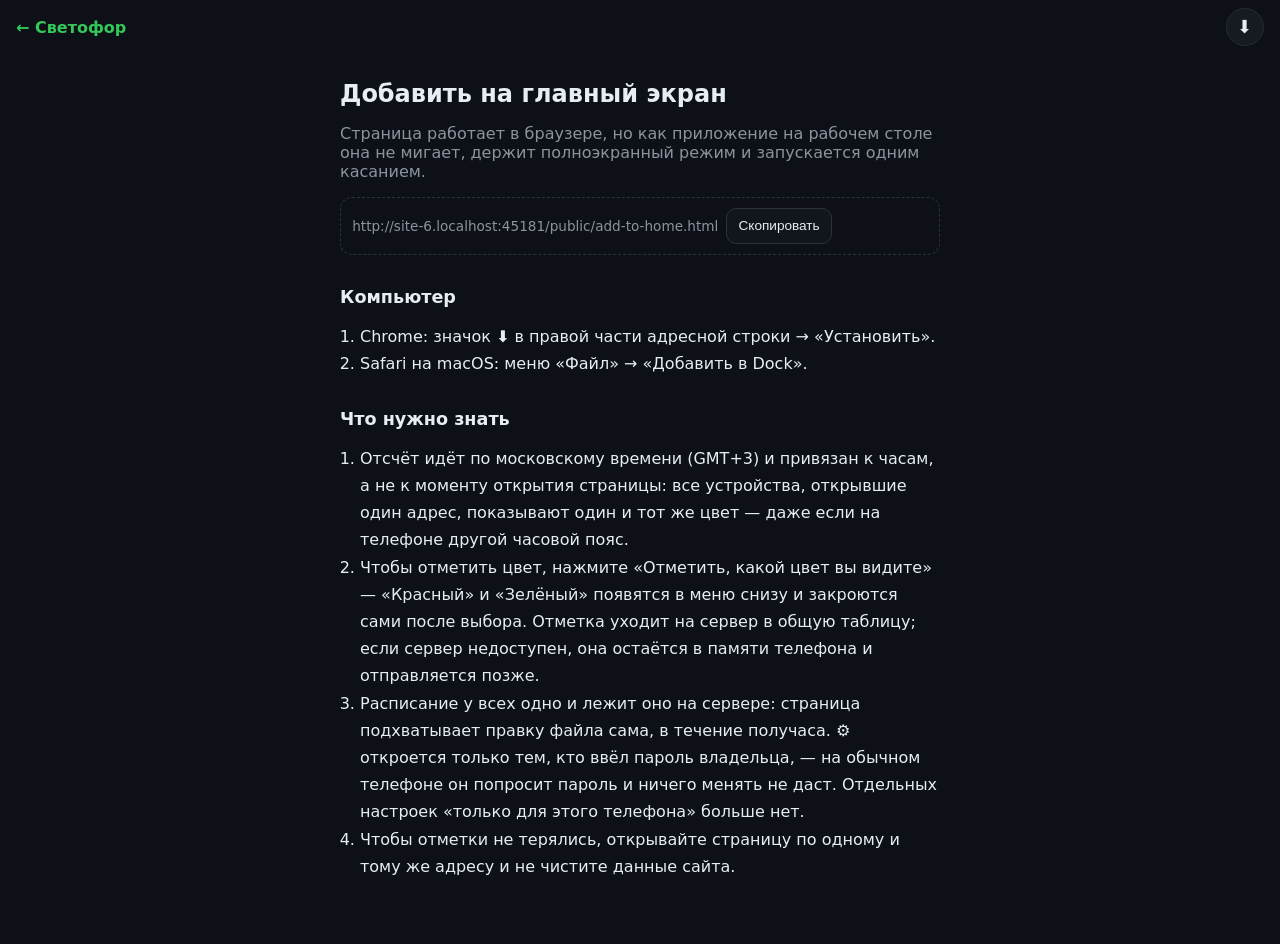
==== public/add-to-home.html @ 3f4bbc24 "Первый коммит: PWA «Светофор» с калибровкой по пяти светофорам Дневной и ночной циклы по московскому" ====
<!DOCTYPE html>
<html lang="ru">
<head>
  <meta charset="utf-8">
  <title>Добавить на главный экран — Светофор</title>
  <meta name="viewport" content="width=device-width, initial-scale=1, viewport-fit=cover">
  <meta name="theme-color" content="#0d1117">
  <meta name="robots" content="noindex">
  <link rel="manifest" href="manifest.webmanifest">
  <link rel="icon" type="image/svg+xml" href="assets/icons/icon.svg">
  <link rel="apple-touch-icon" href="assets/icons/apple-touch-icon.png">
  <link rel="stylesheet" href="css/style.css">
</head>
<body class="doc">
  <header class="topbar">
    <a class="back" href="index.html" style="text-decoration:none;font-weight:600;color:var(--green)">← Светофор</a>
    <nav class="topnav">
      <button type="button" class="iconbtn" id="installBtn" hidden title="Установить приложение">⬇</button>
    </nav>
  </header>

  <main>
    <h1>Добавить на главный экран</h1>
    <p class="muted">Страница работает в браузере, но как приложение на рабочем столе она не мигает, держит полноэкранный режим и запускается одним касанием.</p>

    <div class="linkbox">
      <span id="shareUrl"></span>
      <button type="button" class="ghost" id="copyBtn" style="flex:0 0 auto;min-width:auto">Скопировать</button>
    </div>

    <section id="iosSteps" hidden>
      <h2>iPhone и iPad (Safari)</h2>
      <ol>
        <li>Откройте эту страницу в <strong>Safari</strong> — в другом браузере пункта «На экран „Домой“» нет.</li>
        <li>Нажмите кнопку <strong>Поделиться</strong> — квадрат со стрелкой вверх на панели внизу.</li>
        <li>Пролистните список действий и выберите <strong>«На экран „Домой“»</strong>.</li>
        <li>Подтвердите название <strong>«Светофор»</strong> и нажмите <strong>«Добавить»</strong>.</li>
      </ol>
      <p class="muted">Если Safari не показывает пункт «На экран „Домой“», обновите iOS: полноценное добавление PWA появилось в iOS 16.4 и новее.</p>
    </section>

    <section id="androidSteps" hidden>
      <h2>Android (Chrome)</h2>
      <ol>
        <li>Откройте страницу в <strong>Chrome</strong>.</li>
        <li>Нажмите меню <strong>⋮</strong> в правом верхнем углу.</li>
        <li>Выберите <strong>«Добавить на главный экран»</strong> (в новых версиях — «Установить приложение»).</li>
        <li>Подтвердите название и нажмите <strong>«Добавить»</strong>.</li>
      </ol>
      <p class="muted">Иногда Chrome сам показывает баннер «Установить приложение» внизу страницы или значок загрузки в адресной строке — это тот же результат.</p>
    </section>

    <section id="desktopSteps" hidden>
      <h2>Компьютер</h2>
      <ol>
        <li>Chrome: значок <strong>⬇</strong> в правой части адресной строки → «Установить».</li>
        <li>Safari на macOS: меню «Файл» → «Добавить в Dock».</li>
      </ol>
    </section>

    <section id="installedNote" hidden>
      <h2>Уже установлено</h2>
      <p>Страница запущена как приложение на главном экране. Дополнительных действий не требуется.</p>
    </section>

    <h2>Что нужно знать</h2>
    <ol>
      <li>Отсчёт идёт по московскому времени (GMT+3) и привязан к часам, а не к моменту открытия страницы: все устройства, открывшие один адрес, показывают один и тот же цвет — даже если на телефоне другой часовой пояс.</li>
      <li>Чтобы отметить цвет, нажмите «Отметить, какой цвет вы видите» — «Красный» и «Зелёный» появятся в меню снизу и закроются сами после выбора. Отметка уходит на сервер в общую таблицу; если сервер недоступен, она остаётся в памяти телефона и отправляется позже.</li>
      <li>Расписание у всех одно и лежит оно на сервере: страница подхватывает правку файла сама, в течение получаса. ⚙ откроется только тем, кто ввёл пароль владельца, — на обычном телефоне он попросит пароль и ничего менять не даст. Отдельных настроек «только для этого телефона» больше нет.</li>
      <li>Чтобы отметки не терялись, открывайте страницу по одному и тому же адресу и не чистите данные сайта.</li>
    </ol>
  </main>

  <script src="js/add-to-home.js" defer></script>
</body>
</html>
---- public/css/style.css ----
:root {
  --bg: #0d1117;
  --panel: #161b22;
  --text: #e6edf3;
  --muted: #8b949e;
  --red: #ff3b30;
  --yellow: #ffcc00;
  --green: #34c759;
  --safe-top: env(safe-area-inset-top, 0px);
  --safe-bottom: env(safe-area-inset-bottom, 0px);
}

* { box-sizing: border-box; }

html, body {
  margin: 0;
  height: 100%;
  background: var(--bg);
  color: var(--text);
  font-family: system-ui, -apple-system, "Segoe UI", Roboto, sans-serif;
  -webkit-text-size-adjust: 100%;
}

body { overflow: hidden; }

.topbar {
  position: fixed;
  inset: 0 0 auto 0;
  display: flex;
  align-items: center;
  justify-content: space-between;
  padding: calc(var(--safe-top) + .5rem) 1rem .5rem;
  z-index: 5;
}

.brand { font-weight: 600; letter-spacing: .04em; color: var(--muted); }
.topnav { display: flex; gap: .5rem; }

.iconbtn {
  display: grid;
  place-items: center;
  width: 2.4rem;
  height: 2.4rem;
  border-radius: 50%;
  border: 1px solid #262c36;
  background: var(--panel);
  color: var(--text);
  font-size: 1.1rem;
  text-decoration: none;
  cursor: pointer;
  -webkit-tap-highlight-color: transparent;
}

.stage {
  height: 100%;
  display: flex;
  flex-direction: column;
  align-items: center;
  justify-content: center;
  gap: clamp(1rem, 3vh, 2rem);
  padding: 4.5rem 1rem calc(var(--safe-bottom) + 1rem);
}

/* ---- сам светофор ---- */

.light {
  display: flex;
  flex-direction: column;
  gap: clamp(.6rem, 2vh, 1.1rem);
  padding: clamp(.7rem, 2vh, 1.2rem);
  border-radius: clamp(1.6rem, 5vh, 2.6rem);
  background: linear-gradient(#22262c, #14171b);
  border: 1px solid #2c323a;
  box-shadow: 0 18px 40px rgba(0, 0, 0, .55), inset 0 1px 0 rgba(255, 255, 255, .06);
}

.lamp {
  --size: clamp(64px, 16vh, 128px);
  width: var(--size);
  height: var(--size);
  border-radius: 50%;
  background: #1b2027;
  border: 2px solid #2b3340;
  opacity: .3;
  transition: opacity .18s ease, box-shadow .18s ease, background .18s ease;
}

body.is-red .lamp[data-phase="red"],
body.is-yellow .lamp[data-phase="yellow"],
body.is-green .lamp[data-phase="green"] {
  opacity: 1;
  border-color: transparent;
}

body.is-red .lamp[data-phase="red"] {
  background: radial-gradient(circle at 35% 30%, #ff8a80, var(--red) 60%);
  box-shadow: 0 0 40px 8px rgba(255, 59, 48, .55);
}

body.is-yellow .lamp[data-phase="yellow"] {
  background: radial-gradient(circle at 35% 30%, #ffe680, var(--yellow) 60%);
  box-shadow: 0 0 40px 8px rgba(255, 204, 0, .5);
}

body.is-green .lamp[data-phase="green"] {
  background: radial-gradient(circle at 35% 30%, #86efac, var(--green) 60%);
  box-shadow: 0 0 40px 8px rgba(52, 199, 89, .5);
}

/* ---- отсчёт ---- */

.readout { text-align: center; }

.phase-name {
  font-size: clamp(1rem, 3.2vh, 1.4rem);
  letter-spacing: .12em;
  text-transform: uppercase;
  color: var(--muted);
}

body.is-red .phase-name { color: var(--red); }
body.is-yellow .phase-name { color: var(--yellow); }
body.is-green .phase-name { color: var(--green); }

.timer {
  font-size: clamp(4rem, 18vh, 9rem);
  font-weight: 700;
  font-variant-numeric: tabular-nums;
  line-height: 1.05;
}

.timer.warn { color: var(--yellow); }
.timer.critical { color: var(--red); animation: pulse 1s ease-in-out infinite; }

@keyframes pulse {
  50% { opacity: .45; }
}

.hint { color: var(--muted); font-size: .95rem; }

/* ---- кнопка отметки и её нижнее меню ---- */

.answers { width: min(560px, 100%); text-align: center; }

.mark {
  width: 100%;
  min-height: 56px;
  padding: .7rem 1rem;
  border: 1px solid #2c323a;
  border-radius: 16px;
  background: #151b22;
  color: var(--text);
  font-size: 1rem;
  font-weight: 600;
  cursor: pointer;
  -webkit-tap-highlight-color: transparent;
  transition: transform .08s ease, background .15s ease;
}

.mark:active { transform: scale(.99); background: #1b222b; }

.answers-note {
  margin: .5rem 0 0;
  font-size: .78rem;
  color: var(--muted);
}

#answers .answer-row { margin-top: .25rem; }

.scrim {
  position: fixed;
  inset: 0;
  background: rgba(3, 6, 10, .62);
  backdrop-filter: blur(1px);
  z-index: 9;
}

.scrim[hidden] { display: none; }

.answer-row { display: flex; gap: .75rem; }

.answer {
  flex: 1;
  min-height: 64px;
  font-size: 1.15rem;
  font-weight: 600;
  color: #fff;
  border: 0;
  border-radius: 16px;
  cursor: pointer;
  -webkit-tap-highlight-color: transparent;
  transition: transform .08s ease, filter .15s ease;
}

.answer:active { transform: scale(.97); }
.answer-red { background: linear-gradient(#ff5a50, #d81f14); }
.answer-green { background: linear-gradient(#4ad06e, #1e9440); }
.answer-yellow { background: linear-gradient(#ffd34e, #d99a12); color: #2b2105; }
.answer[disabled] { filter: grayscale(.7) brightness(.6); cursor: default; }

/* ---- калибровка по нажатиям ---- */

.light.is-tappable { cursor: pointer; -webkit-tap-highlight-color: transparent; }
.light.is-tappable:active { transform: scale(.99); }

.calib-live {
  margin: 0;
  padding: .4rem .8rem;
  border-radius: 999px;
  border: 1px solid #d99a12;
  background: #241c07;
  color: #ffd34e;
  font-size: .85rem;
  font-weight: 600;
  text-align: center;
}

.calib-live[hidden] { display: none; }

.calib-next {
  margin: .25rem 0 .6rem;
  padding: .55rem .75rem;
  border-radius: 12px;
  background: #1b2027;
  border: 1px solid #2c323a;
  font-size: 1rem;
  font-weight: 600;
}

.calib-log { margin-top: .75rem; font-size: .82rem; color: var(--muted); }
.calib-log .cycle-row { display: flex; justify-content: space-between; gap: .75rem; padding: .14rem 0; }
.calib-log .cycle-row b { color: var(--text); font-weight: 600; font-variant-numeric: tabular-nums; }
.calib-log .cycle-head { padding-bottom: .25rem; border-bottom: 1px solid #22282f; }
.calib-log .cycle-head b { color: var(--muted); font-weight: 400; font-size: .75rem; }

/* Пять светофоров-циклов: лампа — кнопка, под ней время нажатия по МСК */

.calib-targets { display: flex; gap: .4rem; margin: 0 0 .6rem; }

.calib-target {
  flex: 1;
  padding: .4rem .5rem;
  border: 1px solid #2c323a;
  border-radius: 10px;
  background: #11161c;
  color: var(--muted);
  font-size: .9rem;
  font-weight: 600;
  text-align: left;
  cursor: pointer;
  -webkit-tap-highlight-color: transparent;
}

.calib-target small { display: block; font-size: .72rem; font-weight: 400; }
.calib-target.is-active { border-color: #2f81f7; background: #10202b; color: var(--text); }

.calib-lights { display: flex; gap: .3rem; }

.calib-light {
  flex: 1;
  min-width: 0;
  display: flex;
  flex-direction: column;
  align-items: center;
  gap: .15rem;
  padding: .35rem .15rem;
  border: 1px solid #262c36;
  border-radius: 12px;
  background: #10151b;
}

.calib-light.is-full { border-color: #2a5c37; }

.calib-light-no { font-size: .7rem; color: var(--muted); font-variant-numeric: tabular-nums; }

.mini-lamp {
  width: 100%;
  display: flex;
  flex-direction: column;
  align-items: center;
  gap: .05rem;
  padding: .1rem 0;
  border: 0;
  border-radius: 8px;
  background: transparent;
  cursor: pointer;
  -webkit-tap-highlight-color: transparent;
}

.mini-lamp .dot {
  width: 24px;
  height: 24px;
  border-radius: 50%;
  background: #1b2027;
  border: 2px solid #2b3340;
  opacity: .5;
  transition: opacity .15s ease, box-shadow .15s ease, background .15s ease;
}

.mini-lamp .time {
  font-size: .6rem;
  line-height: 1.15;
  color: var(--muted);
  font-variant-numeric: tabular-nums;
}

.mini-lamp.is-filled .time { color: var(--text); }
.mini-lamp.is-filled .dot { opacity: 1; border-color: transparent; }
.mini-lamp.mini-red.is-filled .dot { background: radial-gradient(circle at 35% 30%, #ff8a80, var(--red) 60%); }
.mini-lamp.mini-yellow.is-filled .dot { background: radial-gradient(circle at 35% 30%, #ffe680, var(--yellow) 60%); }
.mini-lamp.mini-green.is-filled .dot { background: radial-gradient(circle at 35% 30%, #86efac, var(--green) 60%); }

.mini-lamp.is-next .dot {
  outline: 2px solid var(--yellow);
  outline-offset: 2px;
  animation: pulse 1.2s ease-in-out infinite;
}

@media (hover: hover) { .mini-lamp:hover .dot { opacity: .85; } }

.calib-preview {
  margin-top: .6rem;
  padding: .6rem .75rem;
  border-radius: 12px;
  border-left: 3px solid var(--green);
  background: #171c22;
  font-size: .95rem;
}

.calib-preview.empty { border-left-color: #2c323a; color: var(--muted); }

.feedback {
  min-height: 1.3rem;
  margin: .6rem 0 0;
  font-size: .9rem;
  color: var(--muted);
}

.feedback.match { color: var(--green); }
.feedback.mismatch { color: var(--yellow); }

.footnote {
  display: flex;
  flex-wrap: wrap;
  gap: .35rem 1rem;
  justify-content: space-between;
  width: min(560px, 100%);
  font-size: .8rem;
  color: var(--muted);
}

/* московские часы алгоритма: цифры не должны «плясать» между секундами */
.footnote .clock {
  font-variant-numeric: tabular-nums;
  letter-spacing: .02em;
}

/* ---- панель статистики ---- */

.panel {
  position: fixed;
  inset: auto 0 0 0;
  max-height: 82vh;
  display: flex;
  flex-direction: column;
  background: var(--panel);
  border-top: 1px solid #2c323a;
  border-radius: 20px 20px 0 0;
  padding: 1rem 1rem calc(var(--safe-bottom) + 1rem);
  box-shadow: 0 -20px 50px rgba(0, 0, 0, .55);
  z-index: 10;
  overflow: hidden;
  animation: sheet-up .18s ease-out;
}

@keyframes sheet-up {
  from { transform: translateY(24px); opacity: 0; }
  to { transform: translateY(0); opacity: 1; }
}

.scope {
  margin: 0 0 .75rem;
  padding: .55rem .7rem;
  border-left: 3px solid #2f81f7;
  border-radius: 0 10px 10px 0;
  background: #11161c;
  font-size: .8rem;
  color: var(--text);
}

.scope.warn { border-left-color: var(--yellow); }

.panel[hidden] { display: none; }

.panel-head {
  display: flex;
  align-items: center;
  justify-content: space-between;
  margin-bottom: .5rem;
}

.panel-head h2 { margin: 0; font-size: 1.05rem; }

.panel-body {
  overflow-y: auto;
  -webkit-overflow-scrolling: touch;
  font-size: .9rem;
}

.panel-body h3 {
  margin: 1rem 0 .4rem;
  font-size: .85rem;
  text-transform: uppercase;
  letter-spacing: .08em;
  color: var(--muted);
}

.panel-body p { margin: .35rem 0; color: var(--muted); }

table { width: 100%; border-collapse: collapse; font-variant-numeric: tabular-nums; }

th, td {
  padding: .35rem .4rem;
  text-align: right;
  border-bottom: 1px solid #22282f;
}

th:first-child, td:first-child { text-align: left; }
th { color: var(--muted); font-weight: 500; font-size: .8rem; }

.suggestion {
  display: flex;
  align-items: center;
  justify-content: space-between;
  gap: .6rem;
  padding: .6rem;
  margin: .4rem 0;
  border: 1px solid #2c323a;
  border-radius: 12px;
  background: #11161c;
}

.suggestion strong { color: var(--text); }

button.apply {
  padding: .4rem .7rem;
  border: 0;
  border-radius: 9px;
  background: var(--green);
  color: #04150a;
  font-weight: 600;
  cursor: pointer;
}

button.apply.applied { background: #2c323a; color: var(--muted); }

.panel-actions {
  display: flex;
  gap: .5rem;
  flex-wrap: wrap;
  margin-top: .8rem;
}

.ghost, .danger {
  flex: 1;
  min-width: 120px;
  padding: .6rem .7rem;
  border-radius: 10px;
  border: 1px solid #2c323a;
  background: #11161c;
  color: var(--text);
  font-size: .85rem;
  cursor: pointer;
}

.danger { border-color: #6e2b25; color: #ff9a90; }

/* ---- страница-инструкция ---- */

.doc {
  display: block;
  height: auto;
  overflow: auto;
}

.doc main {
  max-width: 640px;
  margin: 0 auto;
  padding: 4rem 1.25rem calc(var(--safe-bottom) + 3rem);
}

.doc h1 { font-size: 1.5rem; }
.doc h2 { font-size: 1.1rem; margin-top: 2rem; }
.doc ol { padding-left: 1.25rem; line-height: 1.7; color: var(--text); }
.doc .muted { color: var(--muted); }
.doc .linkbox {
  display: flex;
  gap: .5rem;
  align-items: center;
  margin: .6rem 0 1rem;
  padding: .6rem .7rem;
  border: 1px dashed #2c323a;
  border-radius: 12px;
  word-break: break-all;
  font-size: .85rem;
  color: var(--muted);
}
.doc .back { color: var(--green); text-decoration: none; font-weight: 600; }

/* ---- мигающий жёлтый (ночной режим) ---- */

@keyframes blink {
  0%, 49% { opacity: 1; box-shadow: 0 0 34px 6px rgba(255, 204, 0, .5); }
  50%, 100% { opacity: .22; box-shadow: none; }
}

body.is-flashing .lamp[data-phase="yellow"] {
  opacity: 1;
  border-color: transparent;
  background: radial-gradient(circle at 35% 30%, #ffe680, var(--yellow) 60%);
  animation: blink 1s steps(1, end) infinite;
}

/* ---- ручные настройки ---- */

.field-row {
  display: flex;
  gap: .5rem;
  margin: .5rem 0;
}

.field {
  flex: 1;
  display: flex;
  flex-direction: column;
  gap: .25rem;
  font-size: .8rem;
  color: var(--muted);
}

.field-wide { flex: 1 1 100%; }

.field input, .field select {
  min-height: 44px;
  padding: .4rem .6rem;
  border-radius: 10px;
  border: 1px solid #2c323a;
  background: #0f141a;
  color: var(--text);
  font-size: 1rem;
  font-variant-numeric: tabular-nums;
}

.field input:focus, .field select:focus {
  outline: 2px solid #2f81f7;
  border-color: transparent;
}

.switch {
  display: flex;
  align-items: center;
  gap: .5rem;
  font-size: .85rem;
  color: var(--text);
  cursor: pointer;
}

.switch input { width: 1.2rem; height: 1.2rem; accent-color: var(--green); }

button.primary {
  flex: 1;
  min-width: 120px;
  padding: .6rem .7rem;
  border: 0;
  border-radius: 10px;
  background: var(--green);
  color: #04150a;
  font-size: .9rem;
  font-weight: 600;
  cursor: pointer;
}

.small { font-size: .8rem; }

.muted { color: var(--muted); }

@media (prefers-reduced-motion: reduce) {
  * { animation: none !important; transition: none !important; }
  body.is-flashing .lamp[data-phase="yellow"] { opacity: 1; }
}
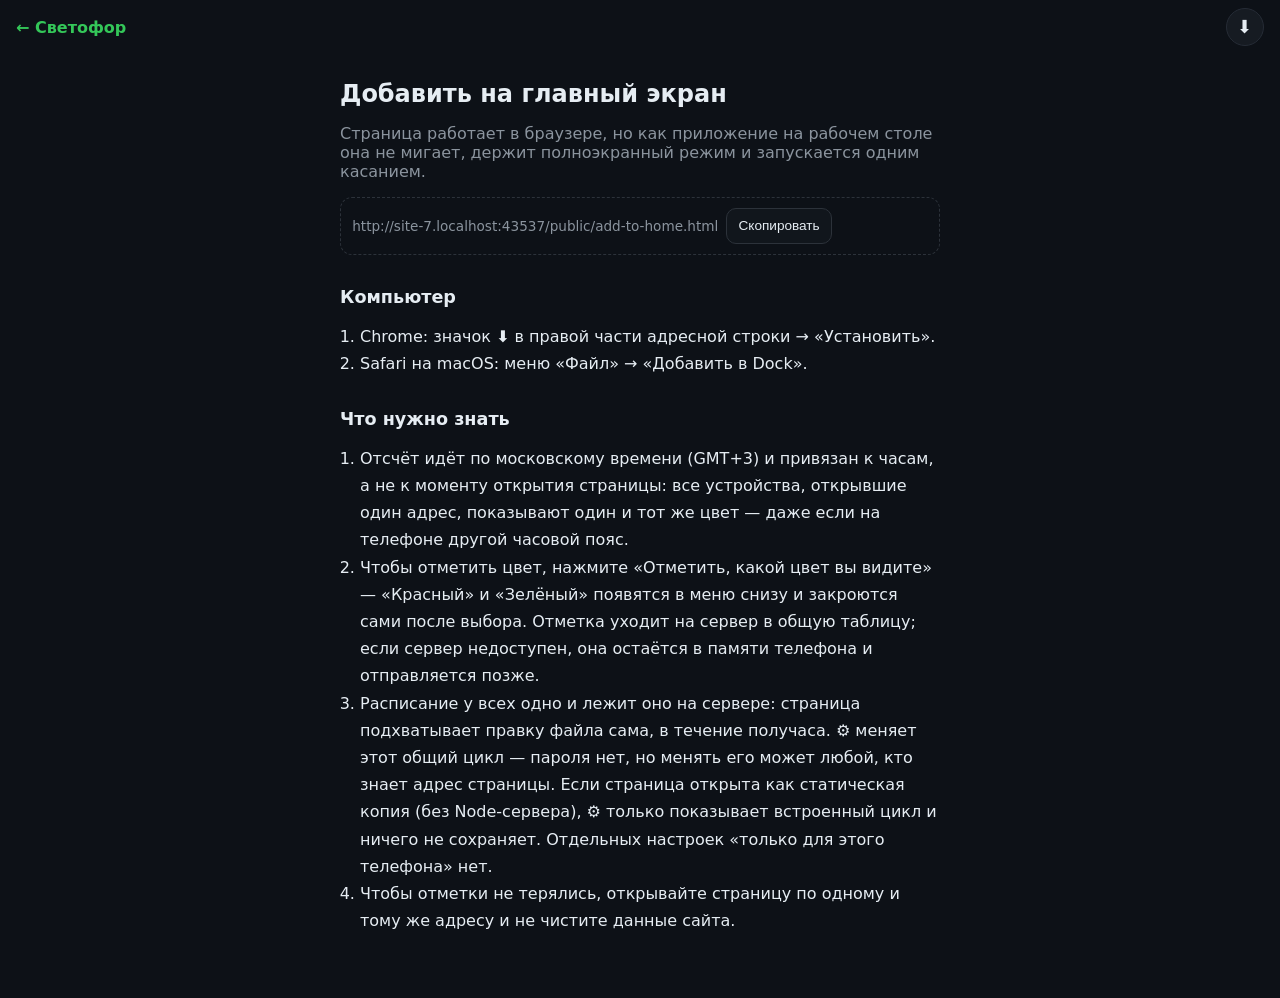
==== commit 674e4de9: "Убрать пароль владельца: запись цикла и выгрузка открыты Пароля больше нет ни на сервере, ни в стран" ====
--- a/public/add-to-home.html
+++ b/public/add-to-home.html
@@ -67,7 +67,7 @@
     <ol>
       <li>Отсчёт идёт по московскому времени (GMT+3) и привязан к часам, а не к моменту открытия страницы: все устройства, открывшие один адрес, показывают один и тот же цвет — даже если на телефоне другой часовой пояс.</li>
       <li>Чтобы отметить цвет, нажмите «Отметить, какой цвет вы видите» — «Красный» и «Зелёный» появятся в меню снизу и закроются сами после выбора. Отметка уходит на сервер в общую таблицу; если сервер недоступен, она остаётся в памяти телефона и отправляется позже.</li>
-      <li>Расписание у всех одно и лежит оно на сервере: страница подхватывает правку файла сама, в течение получаса. ⚙ откроется только тем, кто ввёл пароль владельца, — на обычном телефоне он попросит пароль и ничего менять не даст. Отдельных настроек «только для этого телефона» больше нет.</li>
+      <li>Расписание у всех одно и лежит оно на сервере: страница подхватывает правку файла сама, в течение получаса. ⚙ меняет этот общий цикл — пароля нет, но менять его может любой, кто знает адрес страницы. Если страница открыта как статическая копия (без Node-сервера), ⚙ только показывает встроенный цикл и ничего не сохраняет. Отдельных настроек «только для этого телефона» нет.</li>
       <li>Чтобы отметки не терялись, открывайте страницу по одному и тому же адресу и не чистите данные сайта.</li>
     </ol>
   </main>
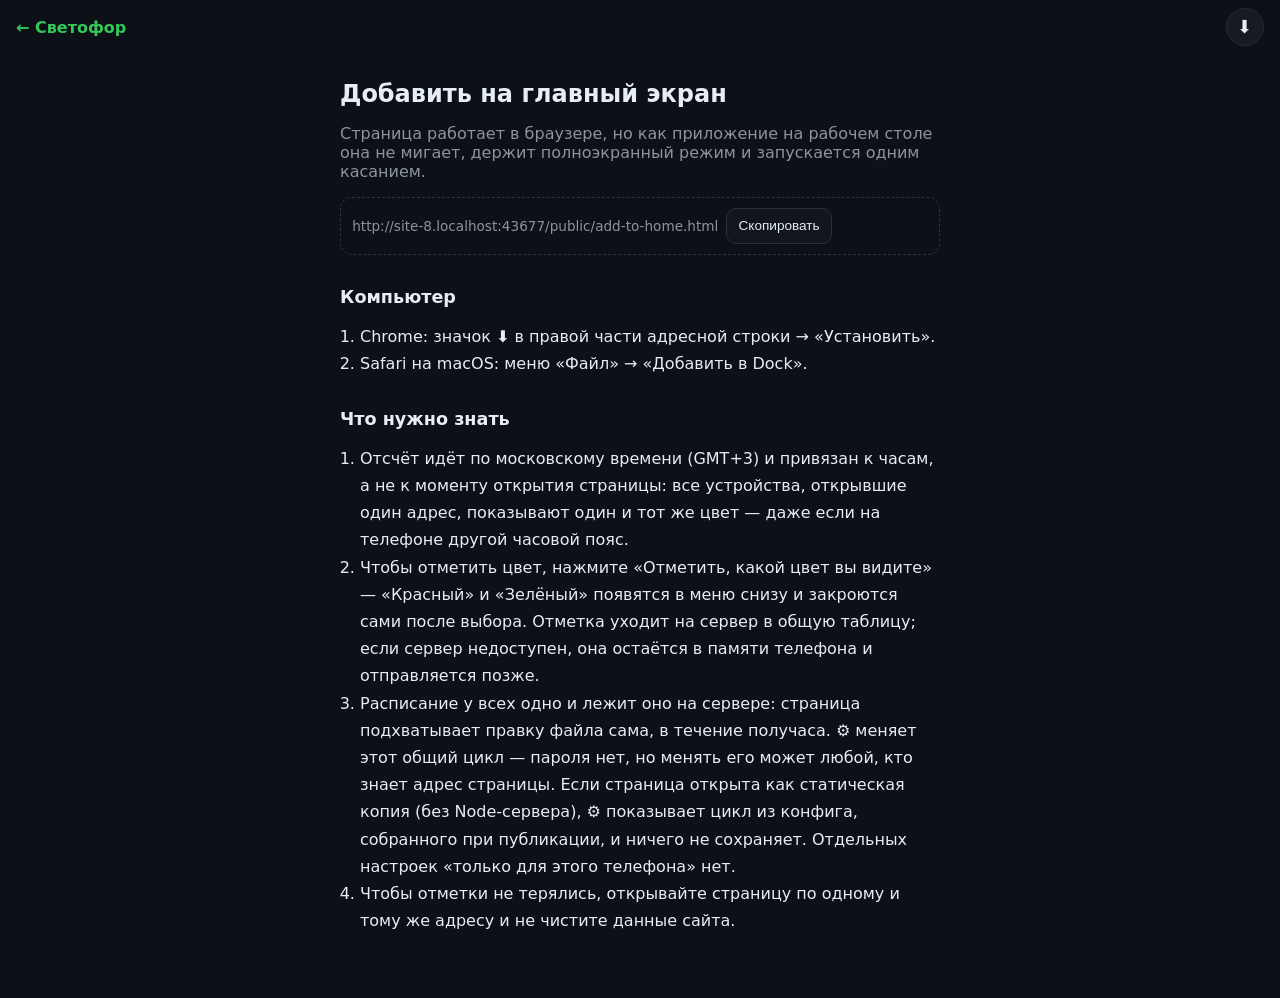
==== commit 536948ad: "Статика на Pages берёт расписание из собранного config.json GitHub Pages не отдаёт /api, поэтому стр" ====
--- a/public/add-to-home.html
+++ b/public/add-to-home.html
@@ -67,7 +67,7 @@
     <ol>
       <li>Отсчёт идёт по московскому времени (GMT+3) и привязан к часам, а не к моменту открытия страницы: все устройства, открывшие один адрес, показывают один и тот же цвет — даже если на телефоне другой часовой пояс.</li>
       <li>Чтобы отметить цвет, нажмите «Отметить, какой цвет вы видите» — «Красный» и «Зелёный» появятся в меню снизу и закроются сами после выбора. Отметка уходит на сервер в общую таблицу; если сервер недоступен, она остаётся в памяти телефона и отправляется позже.</li>
-      <li>Расписание у всех одно и лежит оно на сервере: страница подхватывает правку файла сама, в течение получаса. ⚙ меняет этот общий цикл — пароля нет, но менять его может любой, кто знает адрес страницы. Если страница открыта как статическая копия (без Node-сервера), ⚙ только показывает встроенный цикл и ничего не сохраняет. Отдельных настроек «только для этого телефона» нет.</li>
+      <li>Расписание у всех одно и лежит оно на сервере: страница подхватывает правку файла сама, в течение получаса. ⚙ меняет этот общий цикл — пароля нет, но менять его может любой, кто знает адрес страницы. Если страница открыта как статическая копия (без Node-сервера), ⚙ показывает цикл из конфига, собранного при публикации, и ничего не сохраняет. Отдельных настроек «только для этого телефона» нет.</li>
       <li>Чтобы отметки не терялись, открывайте страницу по одному и тому же адресу и не чистите данные сайта.</li>
     </ol>
   </main>
